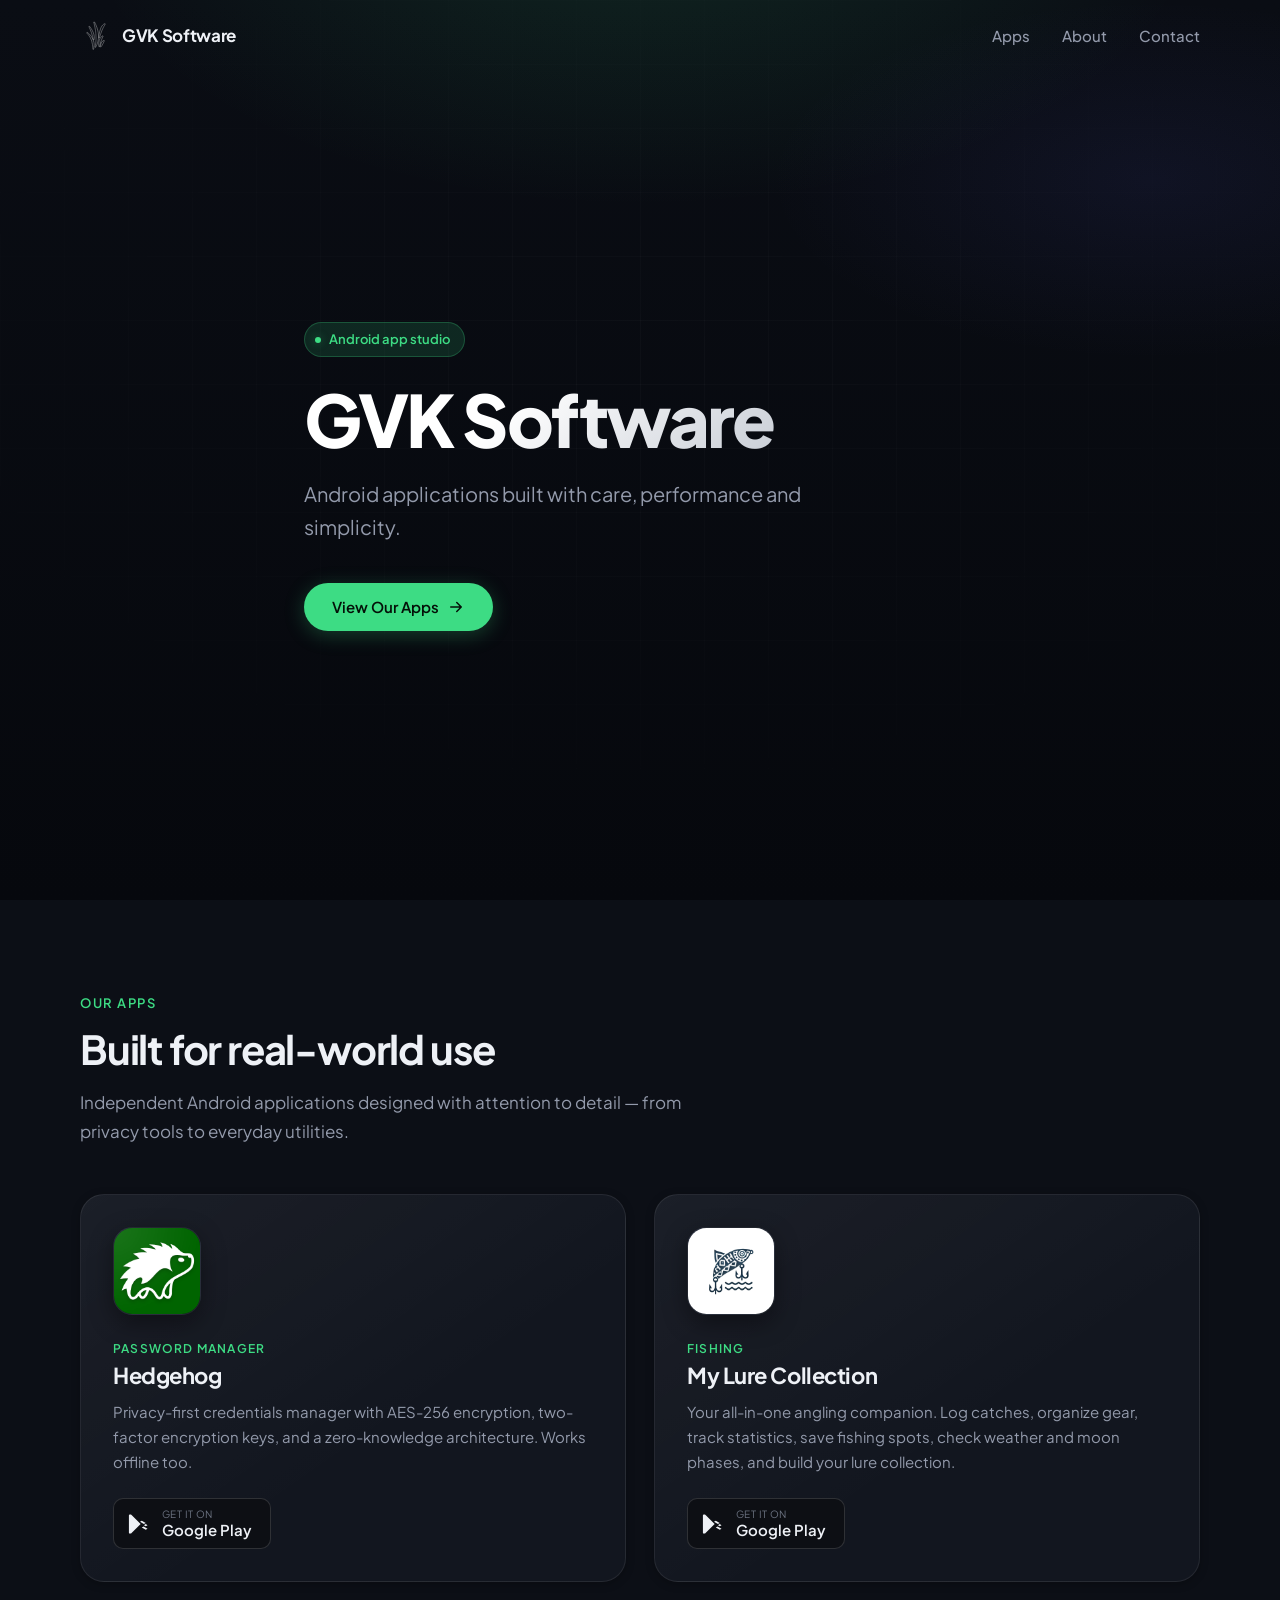
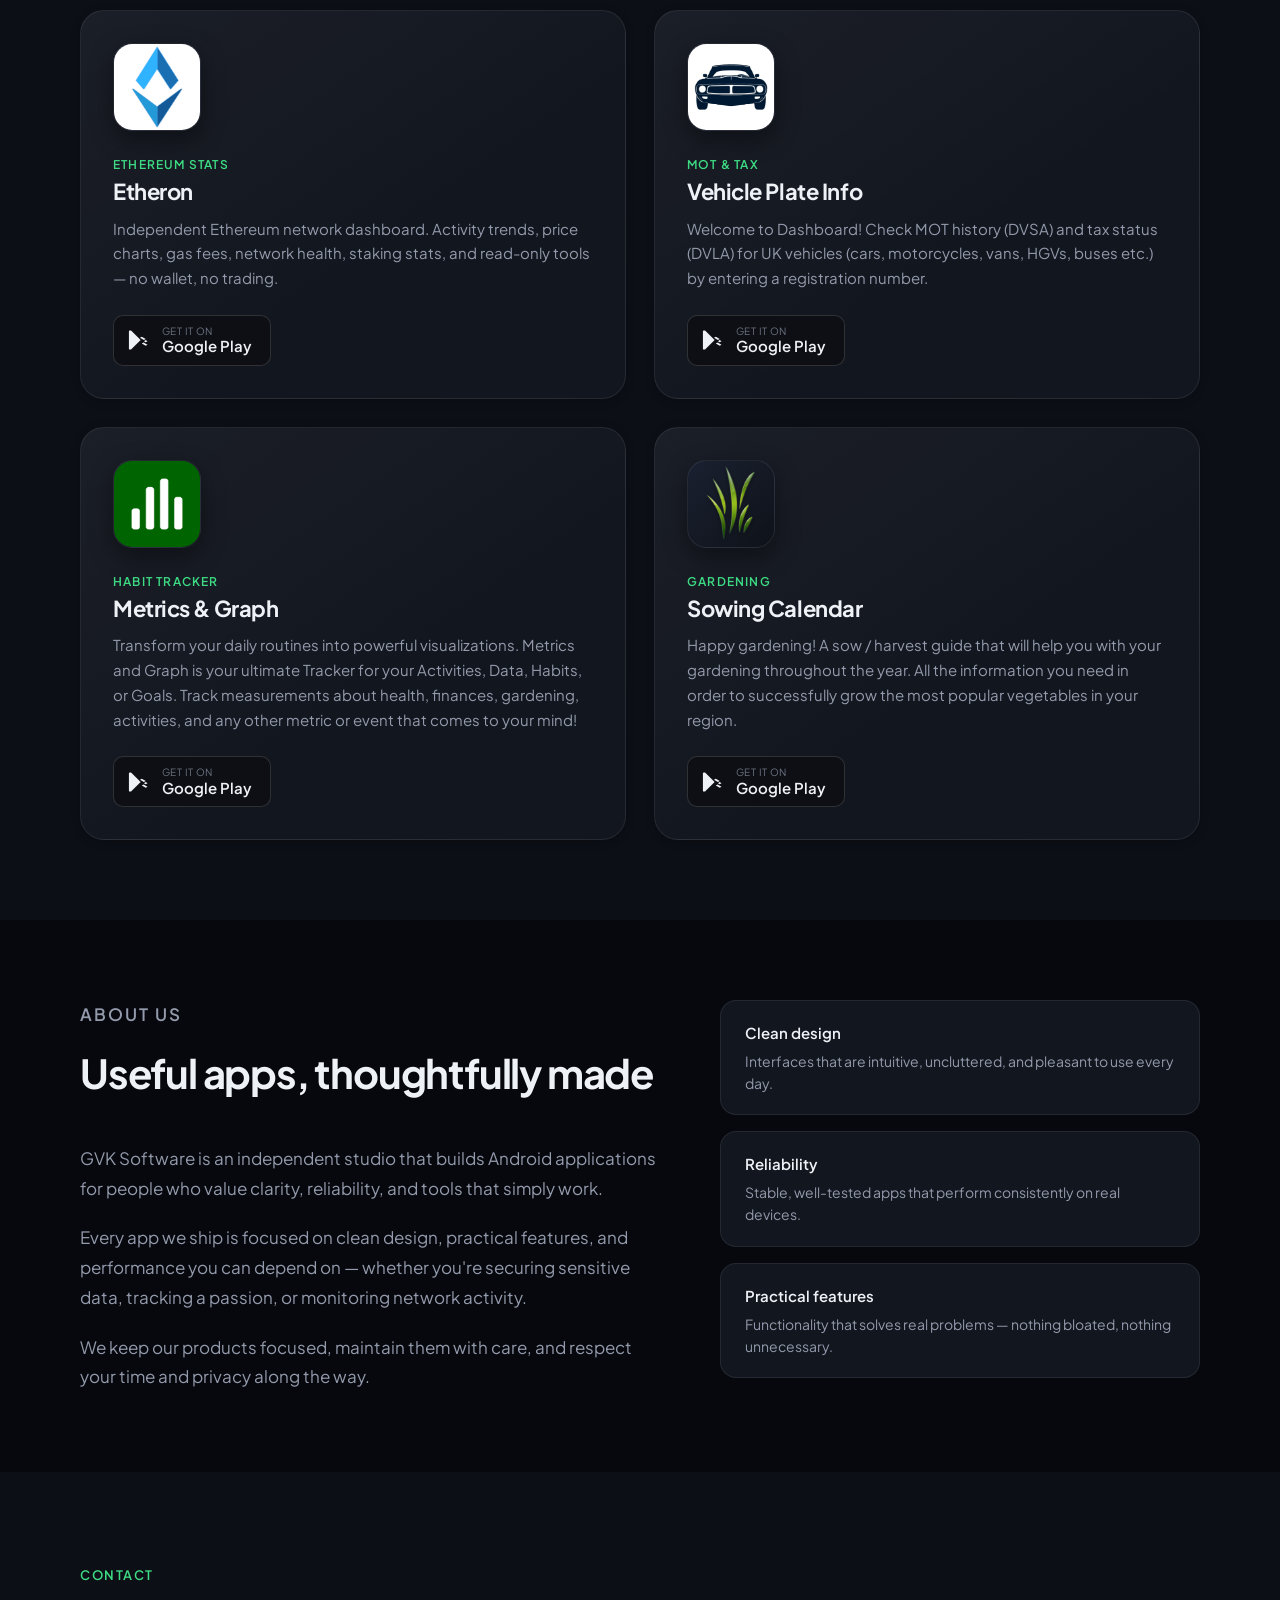
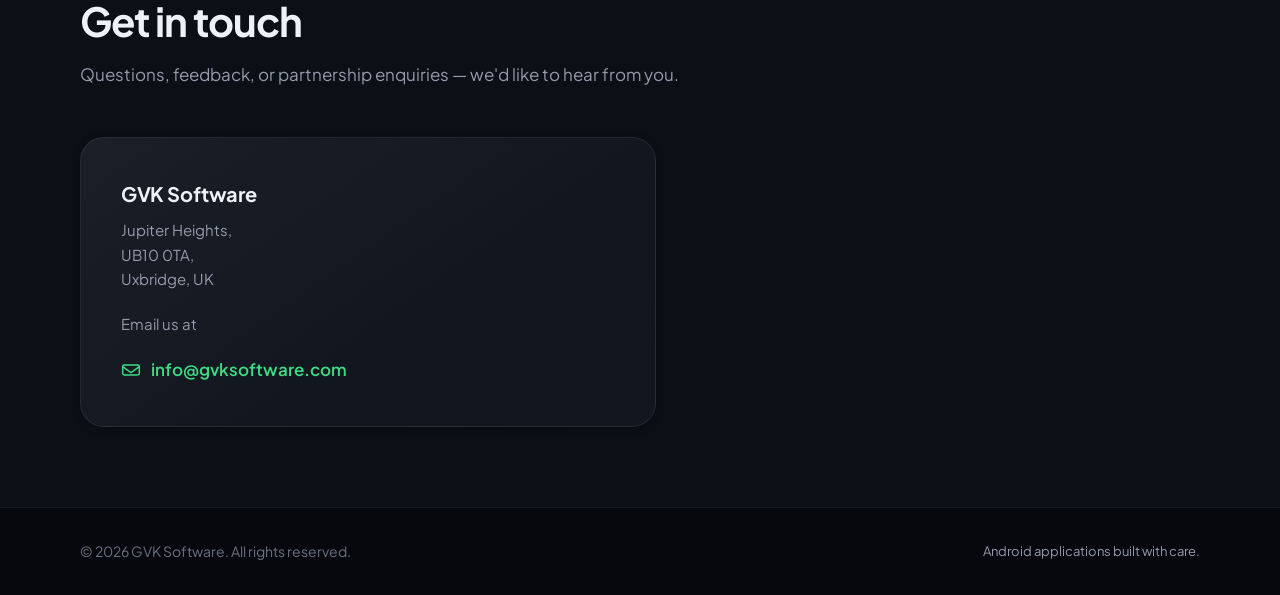
==== index.html @ 2a8f93eb "Add files via upload" ====
<!DOCTYPE html>
<html lang="en">
<head>
  <meta charset="UTF-8">
  <meta name="viewport" content="width=device-width, initial-scale=1.0">
  <meta http-equiv="X-UA-Compatible" content="IE=edge">

  <!-- Primary SEO -->
  <title>GVK Software — Android Applications Built with Care</title>
  <meta name="description" content="GVK Software creates useful Android applications focused on clean design, reliability, and practical features. Explore Hedgehog, My Lure Collection, and Etheron on Google Play.">
  <meta name="author" content="GVK Software">
  <meta name="robots" content="index, follow">
  <link rel="canonical" href="https://gvksoftware.com/">

  <!-- Open Graph -->
  <meta property="og:type" content="website">
  <meta property="og:site_name" content="GVK Software">
  <meta property="og:title" content="GVK Software — Android Applications Built with Care">
  <meta property="og:description" content="Android applications built with care, performance and simplicity. Privacy-first tools and practical apps from an independent studio.">
  <meta property="og:url" content="https://gvksoftware.com/">
  <meta property="og:locale" content="en_GB">
  <!-- Replace with your preferred social preview image when available -->
  <meta property="og:image" content="https://gvksoftware.com/assets/og-image.jpg">

  <!-- Twitter Card -->
  <meta name="twitter:card" content="summary_large_image">
  <meta name="twitter:title" content="GVK Software — Android Applications Built with Care">
  <meta name="twitter:description" content="Android applications built with care, performance and simplicity.">

  <!-- Favicon -->
  <link rel="icon" href="/favicon.svg" type="image/svg+xml">
  <link rel="apple-touch-icon" href="/favicon.svg">

  <!-- Fonts -->
  <link rel="preconnect" href="https://fonts.googleapis.com">
  <link rel="preconnect" href="https://fonts.gstatic.com" crossorigin>
  <link href="https://fonts.googleapis.com/css2?family=Plus+Jakarta+Sans:wght@400;500;600;700;800&display=swap" rel="stylesheet">

  <link rel="stylesheet" href="style.css">

  <!-- Structured data -->
  <script type="application/ld+json">
  {
    "@context": "https://schema.org",
    "@type": "Organization",
    "name": "GVK Software",
    "url": "https://gvksoftware.com/",
    "description": "GVK Software creates Android applications focused on clean design, reliability, and practical features.",
    "email": "info@gvksoftware.com",
    "address": {
      "@type": "PostalAddress",
      "streetAddress": "Jupiter Heights",
      "postalCode": "UB10 0TA",
      "addressLocality": "Uxbridge",
      "addressCountry": "GB"
    }
  }
  </script>
</head>
<body>
  <a class="skip-link" href="#main">Skip to content</a>

  <header class="site-header">
    <div class="container site-header__inner">
      <a class="site-logo" href="#top" aria-label="GVK Software — home">
        <img class="site-logo__mark" src="favicon.svg" alt="" width="32" height="32">
        <span>GVK Software</span>
      </a>

      <button
        class="nav-toggle"
        type="button"
        aria-label="Open menu"
        aria-expanded="false"
        aria-controls="site-nav"
      >
        <span class="nav-toggle__bar"></span>
        <span class="nav-toggle__bar"></span>
        <span class="nav-toggle__bar"></span>
      </button>

      <nav class="site-nav" id="site-nav" aria-label="Primary">
        <a href="#apps">Apps</a>
        <a href="#about">About</a>
        <a href="#contact">Contact</a>
      </nav>
    </div>
  </header>

  <main id="main">
    <!-- Hero -->
    <section class="hero" id="top" aria-labelledby="hero-title">
      <div class="container hero__content">
        <p class="hero__badge">
          <span class="hero__badge-dot" aria-hidden="true"></span>
          Android app studio
        </p>
        <h1 class="hero__title" id="hero-title">GVK Software</h1>
        <p class="hero__subtitle">
          Android applications built with care, performance and simplicity.
        </p>
        <a class="btn btn--primary" href="#apps">
          View Our Apps
          <svg class="btn__arrow" width="18" height="18" viewBox="0 0 24 24" fill="none" aria-hidden="true">
            <path d="M5 12h14M13 6l6 6-6 6" stroke="currentColor" stroke-width="2" stroke-linecap="round" stroke-linejoin="round"/>
          </svg>
        </a>
      </div>
    </section>

    <!-- Apps — cards rendered from script.js APPS array -->
    <section class="section apps" id="apps" aria-labelledby="apps-title">
      <div class="container">
        <header class="section__header">
          <p class="section__eyebrow">Our apps</p>
          <h2 class="section__title" id="apps-title">Built for real-world use</h2>
          <p class="section__lead">
            Independent Android applications designed with attention to detail — from privacy tools to everyday utilities.
          </p>
        </header>

        <div class="apps-grid" id="apps-grid" aria-live="polite">
          <!-- App cards injected by script.js -->
        </div>
      </div>
    </section>

    <!-- About -->
    <section class="section about" id="about" aria-labelledby="about-title">
      <div class="container about__grid">
        <div class="about__text">
          <header class="section__header">
            <p class="section__eyebrow">About us</p>
            <h2 class="section__title" id="about-title">Useful apps, thoughtfully made</h2>
          </header>
          <p>
            GVK Software is an independent studio that builds Android applications for people who value clarity, reliability, and tools that simply work.
          </p>
          <p>
            Every app we ship is focused on clean design, practical features, and performance you can depend on — whether you're securing sensitive data, tracking a passion, or monitoring network activity.
          </p>
          <p>
            We keep our products focused, maintain them with care, and respect your time and privacy along the way.
          </p>
        </div>

        <ul class="about__pillars" aria-label="Our principles">
          <li class="pillar">
            <h3 class="pillar__title">Clean design</h3>
            <p class="pillar__text">Interfaces that are intuitive, uncluttered, and pleasant to use every day.</p>
          </li>
          <li class="pillar">
            <h3 class="pillar__title">Reliability</h3>
            <p class="pillar__text">Stable, well-tested apps that perform consistently on real devices.</p>
          </li>
          <li class="pillar">
            <h3 class="pillar__title">Practical features</h3>
            <p class="pillar__text">Functionality that solves real problems — nothing bloated, nothing unnecessary.</p>
          </li>
        </ul>
      </div>
    </section>

    <!-- Contact -->
    <section class="section contact" id="contact" aria-labelledby="contact-title">
      <div class="container">
        <header class="section__header">
          <p class="section__eyebrow">Contact</p>
          <h2 class="section__title" id="contact-title">Get in touch</h2>
          <p class="section__lead">
            Questions, feedback, or partnership enquiries — we'd like to hear from you.
          </p>
        </header>

        <div class="contact-card">
          <p class="contact-card__business">GVK Software</p>
          <address class="contact-card__address">
            Jupiter Heights,<br>
            UB10 0TA,<br>
            Uxbridge, UK
          </address>
          <p class="contact-card__label">Email us at</p>
          <a class="contact-card__email" href="mailto:info@gvksoftware.com">
            <svg viewBox="0 0 24 24" fill="none" aria-hidden="true">
              <path d="M4 6h16a2 2 0 0 1 2 2v8a2 2 0 0 1-2 2H4a2 2 0 0 1-2-2V8a2 2 0 0 1 2-2z" stroke="currentColor" stroke-width="1.75"/>
              <path d="M22 8l-10 7L2 8" stroke="currentColor" stroke-width="1.75" stroke-linecap="round"/>
            </svg>
            info@gvksoftware.com
          </a>
        </div>
      </div>
    </section>
  </main>

  <footer class="site-footer">
    <div class="container site-footer__inner">
      <p class="site-footer__copy">&copy; 2026 GVK Software. All rights reserved.</p>
      <p class="site-footer__tagline">Android applications built with care.</p>
    </div>
  </footer>

  <script src="script.js" defer></script>
</body>
</html>
---- style.css ----
/* ==========================================================================
   GVK Software — styles
   Mobile-first, dark theme landing page
   ========================================================================== */

:root {
  --color-bg: #06080d;
  --color-bg-elevated: #0c0f16;
  --color-surface: #12161f;
  --color-surface-hover: #181d28;
  --color-border: rgba(255, 255, 255, 0.08);
  --color-border-strong: rgba(255, 255, 255, 0.14);
  --color-text: #eef1f6;
  --color-text-muted: #939aab;
  --color-text-subtle: #6b7280;
  --color-accent: #3ddc84;
  --color-accent-dim: rgba(61, 220, 132, 0.14);
  --color-accent-glow: rgba(61, 220, 132, 0.35);
  --gradient-hero: radial-gradient(ellipse 80% 60% at 50% -10%, rgba(61, 220, 132, 0.12), transparent 55%),
    radial-gradient(ellipse 60% 40% at 90% 20%, rgba(99, 102, 241, 0.08), transparent 50%),
    linear-gradient(180deg, #0a0d14 0%, var(--color-bg) 100%);
  --gradient-card: linear-gradient(145deg, rgba(255, 255, 255, 0.04) 0%, rgba(255, 255, 255, 0) 60%);
  --font-sans: "Plus Jakarta Sans", system-ui, -apple-system, "Segoe UI", sans-serif;
  --radius-sm: 10px;
  --radius-md: 16px;
  --radius-lg: 24px;
  --radius-full: 9999px;
  --shadow-sm: 0 2px 8px rgba(0, 0, 0, 0.25);
  --shadow-md: 0 8px 32px rgba(0, 0, 0, 0.35);
  --shadow-glow: 0 0 40px var(--color-accent-glow);
  --header-height: 72px;
  --container: min(1120px, calc(100% - 2.5rem));
  --transition: 0.25s cubic-bezier(0.4, 0, 0.2, 1);
}

*,
*::before,
*::after {
  box-sizing: border-box;
}

html {
  scroll-behavior: smooth;
  -webkit-text-size-adjust: 100%;
}

body {
  margin: 0;
  font-family: var(--font-sans);
  font-size: 1rem;
  line-height: 1.6;
  color: var(--color-text);
  background: var(--color-bg);
  -webkit-font-smoothing: antialiased;
  -moz-osx-font-smoothing: grayscale;
}

body.nav-open {
  overflow: hidden;
}

img {
  max-width: 100%;
  height: auto;
  display: block;
}

a {
  color: inherit;
  text-decoration: none;
}

ul {
  margin: 0;
  padding: 0;
  list-style: none;
}

:focus-visible {
  outline: 2px solid var(--color-accent);
  outline-offset: 3px;
}

.skip-link {
  position: absolute;
  top: -100%;
  left: 1rem;
  z-index: 1000;
  padding: 0.75rem 1.25rem;
  background: var(--color-accent);
  color: #041008;
  font-weight: 600;
  border-radius: var(--radius-sm);
  transition: top var(--transition);
}

.skip-link:focus {
  top: 1rem;
}

.container {
  width: var(--container);
  margin-inline: auto;
}

.section {
  padding-block: 5rem;
}

.section__header {
  max-width: 40rem;
  margin-bottom: 3rem;
}

.section__eyebrow {
  display: inline-block;
  margin-bottom: 0.75rem;
  font-size: 0.8125rem;
  font-weight: 600;
  letter-spacing: 0.12em;
  text-transform: uppercase;
  color: var(--color-accent);
}

.section__title {
  margin: 0 0 1rem;
  font-size: clamp(1.75rem, 4vw, 2.5rem);
  font-weight: 700;
  letter-spacing: -0.03em;
  line-height: 1.15;
}

.section__lead {
  margin: 0;
  font-size: 1.0625rem;
  color: var(--color-text-muted);
  line-height: 1.7;
}

/* Header
   -------------------------------------------------------------------------- */

.site-header {
  position: fixed;
  inset: 0 0 auto;
  z-index: 100;
  height: var(--header-height);
  border-bottom: 1px solid transparent;
  transition: background var(--transition), border-color var(--transition), backdrop-filter var(--transition);
}

.site-header--scrolled {
  background: rgba(6, 8, 13, 0.82);
  border-color: var(--color-border);
  backdrop-filter: blur(16px);
  -webkit-backdrop-filter: blur(16px);
}

.site-header__inner {
  display: flex;
  align-items: center;
  justify-content: space-between;
  height: 100%;
}

.site-logo {
  display: inline-flex;
  align-items: center;
  gap: 0.625rem;
  font-weight: 700;
  font-size: 1.0625rem;
  letter-spacing: -0.02em;
  transition: opacity var(--transition);
}

.site-logo:hover {
  opacity: 0.85;
}

.site-logo__mark {
  width: 32px;
  height: 32px;
  border-radius: 8px;
}

.site-nav {
  display: none;
  align-items: center;
  gap: 2rem;
}

.site-nav a {
  font-size: 0.9375rem;
  font-weight: 500;
  color: var(--color-text-muted);
  transition: color var(--transition);
}

.site-nav a:hover {
  color: var(--color-text);
}

.nav-toggle {
  display: flex;
  flex-direction: column;
  justify-content: center;
  gap: 5px;
  width: 44px;
  height: 44px;
  padding: 0;
  border: 1px solid var(--color-border);
  border-radius: var(--radius-sm);
  background: var(--color-surface);
  cursor: pointer;
  transition: background var(--transition), border-color var(--transition);
}

.nav-toggle:hover {
  background: var(--color-surface-hover);
  border-color: var(--color-border-strong);
}

.nav-toggle__bar {
  display: block;
  width: 18px;
  height: 2px;
  margin-inline: auto;
  background: var(--color-text);
  border-radius: 1px;
  transition: transform var(--transition), opacity var(--transition);
}

.nav-toggle[aria-expanded="true"] .nav-toggle__bar:nth-child(1) {
  transform: translateY(7px) rotate(45deg);
}

.nav-toggle[aria-expanded="true"] .nav-toggle__bar:nth-child(2) {
  opacity: 0;
}

.nav-toggle[aria-expanded="true"] .nav-toggle__bar:nth-child(3) {
  transform: translateY(-7px) rotate(-45deg);
}

@media (max-width: 767px) {
  .site-header__inner {
    position: relative;
  }

  .site-nav {
    position: fixed;
    inset: var(--header-height) 0 0;
    flex-direction: column;
    justify-content: flex-start;
    gap: 0;
    padding: 1.5rem;
    background: rgba(6, 8, 13, 0.97);
    backdrop-filter: blur(20px);
    -webkit-backdrop-filter: blur(20px);
    border-top: 1px solid var(--color-border);
    transform: translateY(-8px);
    opacity: 0;
    visibility: hidden;
    pointer-events: none;
    transition: opacity var(--transition), transform var(--transition), visibility var(--transition);
  }

  .site-nav--open {
    display: flex;
    transform: translateY(0);
    opacity: 1;
    visibility: visible;
    pointer-events: auto;
  }

  .site-nav a {
    display: block;
    width: 100%;
    padding: 1rem 0;
    font-size: 1.125rem;
    border-bottom: 1px solid var(--color-border);
  }
}

@media (min-width: 768px) {
  .site-nav {
    display: flex;
  }

  .nav-toggle {
    display: none;
  }
}

/* Hero
   -------------------------------------------------------------------------- */

.hero {
  position: relative;
  min-height: 100svh;
  display: flex;
  align-items: center;
  padding-top: var(--header-height);
  background: var(--gradient-hero);
  overflow: hidden;
}

.hero::before {
  content: "";
  position: absolute;
  inset: 0;
  background-image: linear-gradient(rgba(255, 255, 255, 0.025) 1px, transparent 1px),
    linear-gradient(90deg, rgba(255, 255, 255, 0.025) 1px, transparent 1px);
  background-size: 64px 64px;
  mask-image: radial-gradient(ellipse 70% 60% at 50% 40%, black, transparent);
  pointer-events: none;
}

.hero__content {
  position: relative;
  padding-block: 4rem 6rem;
  max-width: 42rem;
}

.hero__badge {
  display: inline-flex;
  align-items: center;
  gap: 0.5rem;
  margin-bottom: 1.5rem;
  padding: 0.375rem 0.875rem 0.375rem 0.625rem;
  font-size: 0.8125rem;
  font-weight: 600;
  color: var(--color-accent);
  background: var(--color-accent-dim);
  border: 1px solid rgba(61, 220, 132, 0.25);
  border-radius: var(--radius-full);
}

.hero__badge-dot {
  width: 6px;
  height: 6px;
  background: var(--color-accent);
  border-radius: 50%;
  box-shadow: 0 0 8px var(--color-accent-glow);
}

.hero__title {
  margin: 0 0 1.25rem;
  font-size: clamp(2.75rem, 8vw, 4.5rem);
  font-weight: 800;
  letter-spacing: -0.04em;
  line-height: 1.05;
  background: linear-gradient(135deg, #ffffff 30%, #a8b0bd 100%);
  -webkit-background-clip: text;
  background-clip: text;
  -webkit-text-fill-color: transparent;
}

.hero__subtitle {
  margin: 0 0 2.5rem;
  font-size: clamp(1.0625rem, 2.5vw, 1.25rem);
  color: var(--color-text-muted);
  line-height: 1.65;
  max-width: 36rem;
}

/* Buttons
   -------------------------------------------------------------------------- */

.btn {
  display: inline-flex;
  align-items: center;
  justify-content: center;
  gap: 0.5rem;
  padding: 0.9375rem 1.75rem;
  font-family: inherit;
  font-size: 0.9375rem;
  font-weight: 600;
  line-height: 1;
  border: none;
  border-radius: var(--radius-full);
  cursor: pointer;
  transition: transform var(--transition), box-shadow var(--transition), background var(--transition), color var(--transition);
}

.btn--primary {
  color: #041008;
  background: var(--color-accent);
  box-shadow: 0 4px 20px rgba(61, 220, 132, 0.25);
}

.btn--primary:hover {
  transform: translateY(-2px);
  box-shadow: var(--shadow-glow);
}

.btn--primary:active {
  transform: translateY(0);
}

.btn__arrow {
  transition: transform var(--transition);
}

.btn--primary:hover .btn__arrow {
  transform: translateX(3px);
}

/* Apps grid
   -------------------------------------------------------------------------- */

.apps {
  background: var(--color-bg-elevated);
}

.apps-grid {
  display: grid;
  gap: 1.5rem;
}

.app-card {
  display: flex;
  flex-direction: column;
  gap: 1.5rem;
  padding: 1.75rem;
  background: var(--gradient-card), var(--color-surface);
  border: 1px solid var(--color-border);
  border-radius: var(--radius-lg);
  box-shadow: var(--shadow-sm);
  transition: transform var(--transition), border-color var(--transition), box-shadow var(--transition), background var(--transition);
}

.app-card:hover {
  transform: translateY(-4px);
  border-color: var(--color-border-strong);
  box-shadow: var(--shadow-md);
  background: var(--gradient-card), var(--color-surface-hover);
}

.app-card__icon-wrap {
  flex-shrink: 0;
}

.app-card__icon {
  width: 88px;
  height: 88px;
  border-radius: 22%;
  object-fit: cover;
  box-shadow: 0 8px 24px rgba(0, 0, 0, 0.4);
  border: 1px solid var(--color-border);
  background: linear-gradient(135deg, #1a2030, #0e1219);
}

.app-card__tagline {
  margin: 0 0 0.25rem;
  font-size: 0.75rem;
  font-weight: 600;
  letter-spacing: 0.1em;
  text-transform: uppercase;
  color: var(--color-accent);
}

.app-card__title {
  margin: 0 0 0.75rem;
  font-size: 1.375rem;
  font-weight: 700;
  letter-spacing: -0.02em;
  line-height: 1.2;
}

.app-card__description {
  margin: 0 0 1.5rem;
  font-size: 0.9375rem;
  color: var(--color-text-muted);
  line-height: 1.65;
}

/* Google Play badge
   -------------------------------------------------------------------------- */

.play-badge {
  display: inline-flex;
  align-items: center;
  gap: 0.75rem;
  padding: 0.625rem 1.125rem 0.625rem 0.875rem;
  background: #0d0f14;
  border: 1px solid var(--color-border-strong);
  border-radius: var(--radius-sm);
  transition: transform var(--transition), border-color var(--transition), background var(--transition), box-shadow var(--transition);
}

.play-badge:hover {
  transform: translateY(-2px);
  border-color: rgba(61, 220, 132, 0.4);
  background: #11141c;
  box-shadow: 0 4px 16px rgba(0, 0, 0, 0.3);
}

.play-badge__icon {
  width: 22px;
  height: 22px;
  color: var(--color-text);
  flex-shrink: 0;
}

.play-badge__text {
  display: flex;
  flex-direction: column;
  line-height: 1.15;
}

.play-badge__label {
  font-size: 0.625rem;
  color: var(--color-text-subtle);
  text-transform: uppercase;
  letter-spacing: 0.04em;
}

.play-badge__store {
  font-size: 0.9375rem;
  font-weight: 600;
  color: var(--color-text);
}

@media (min-width: 640px) {
  .apps-grid {
    grid-template-columns: repeat(2, 1fr);
  }

  .app-card {
    padding: 2rem;
  }

  .app-card--wide {
    grid-column: 1 / -1;
    flex-direction: row;
    align-items: flex-start;
  }
}

@media (min-width: 1024px) {
  .apps-grid {
    gap: 1.75rem;
  }
}

/* About
   -------------------------------------------------------------------------- */

.about {
  position: relative;
}

.about__grid {
  display: grid;
  gap: 2.5rem;
  align-items: start;
}

.about__text p {
  margin: 0 0 1.25rem;
  color: var(--color-text-muted);
  font-size: 1.0625rem;
  line-height: 1.75;
}

.about__text p:last-child {
  margin-bottom: 0;
}

.about__pillars {
  display: grid;
  gap: 1rem;
}

.pillar {
  padding: 1.25rem 1.5rem;
  background: var(--color-surface);
  border: 1px solid var(--color-border);
  border-radius: var(--radius-md);
  transition: border-color var(--transition), transform var(--transition);
}

.pillar:hover {
  border-color: var(--color-border-strong);
  transform: translateX(4px);
}

.pillar__title {
  margin: 0 0 0.375rem;
  font-size: 0.9375rem;
  font-weight: 600;
  color: var(--color-text);
}

.pillar__text {
  margin: 0;
  font-size: 0.875rem;
  color: var(--color-text-muted);
  line-height: 1.55;
}

@media (min-width: 768px) {
  .about__grid {
    grid-template-columns: 1.2fr 1fr;
    gap: 4rem;
  }
}

/* Contact
   -------------------------------------------------------------------------- */

.contact {
  background: var(--color-bg-elevated);
}

.contact-card {
  max-width: 36rem;
  padding: 2.5rem;
  background: var(--gradient-card), var(--color-surface);
  border: 1px solid var(--color-border);
  border-radius: var(--radius-lg);
  box-shadow: var(--shadow-sm);
  transition: border-color var(--transition), box-shadow var(--transition);
}

.contact-card:hover {
  border-color: var(--color-border-strong);
  box-shadow: var(--shadow-md);
}

.contact-card__business {
  margin: 0 0 0.5rem;
  font-size: 1.25rem;
  font-weight: 700;
  letter-spacing: -0.02em;
}

.contact-card__address {
  margin: 0 0 1.25rem;
  font-size: 0.9375rem;
  font-style: normal;
  line-height: 1.65;
  color: var(--color-text-muted);
}

.contact-card__label {
  margin: 0 0 1.25rem;
  font-size: 0.9375rem;
  color: var(--color-text-muted);
}

.contact-card__email {
  display: inline-flex;
  align-items: center;
  gap: 0.625rem;
  font-size: 1.0625rem;
  font-weight: 600;
  color: var(--color-accent);
  transition: opacity var(--transition), transform var(--transition);
}

.contact-card__email:hover {
  opacity: 0.85;
  transform: translateX(2px);
}

.contact-card__email svg {
  width: 20px;
  height: 20px;
  flex-shrink: 0;
}

/* Footer
   -------------------------------------------------------------------------- */

.site-footer {
  padding-block: 2rem;
  border-top: 1px solid var(--color-border);
  background: var(--color-bg);
}

.site-footer__inner {
  display: flex;
  flex-direction: column;
  align-items: center;
  gap: 0.75rem;
  text-align: center;
}

.site-footer__copy {
  margin: 0;
  font-size: 0.875rem;
  color: var(--color-text-subtle);
}

.site-footer__tagline {
  margin: 0;
  font-size: 0.8125rem;
  color: var(--color-text-muted);
}

@media (min-width: 640px) {
  .site-footer__inner {
    flex-direction: row;
    justify-content: space-between;
    text-align: left;
  }
}

/* Reduced motion
   -------------------------------------------------------------------------- */

@media (prefers-reduced-motion: reduce) {
  html {
    scroll-behavior: auto;
  }

  *,
  *::before,
  *::after {
    animation-duration: 0.01ms !important;
    animation-iteration-count: 1 !important;
    transition-duration: 0.01ms !important;
  }
}
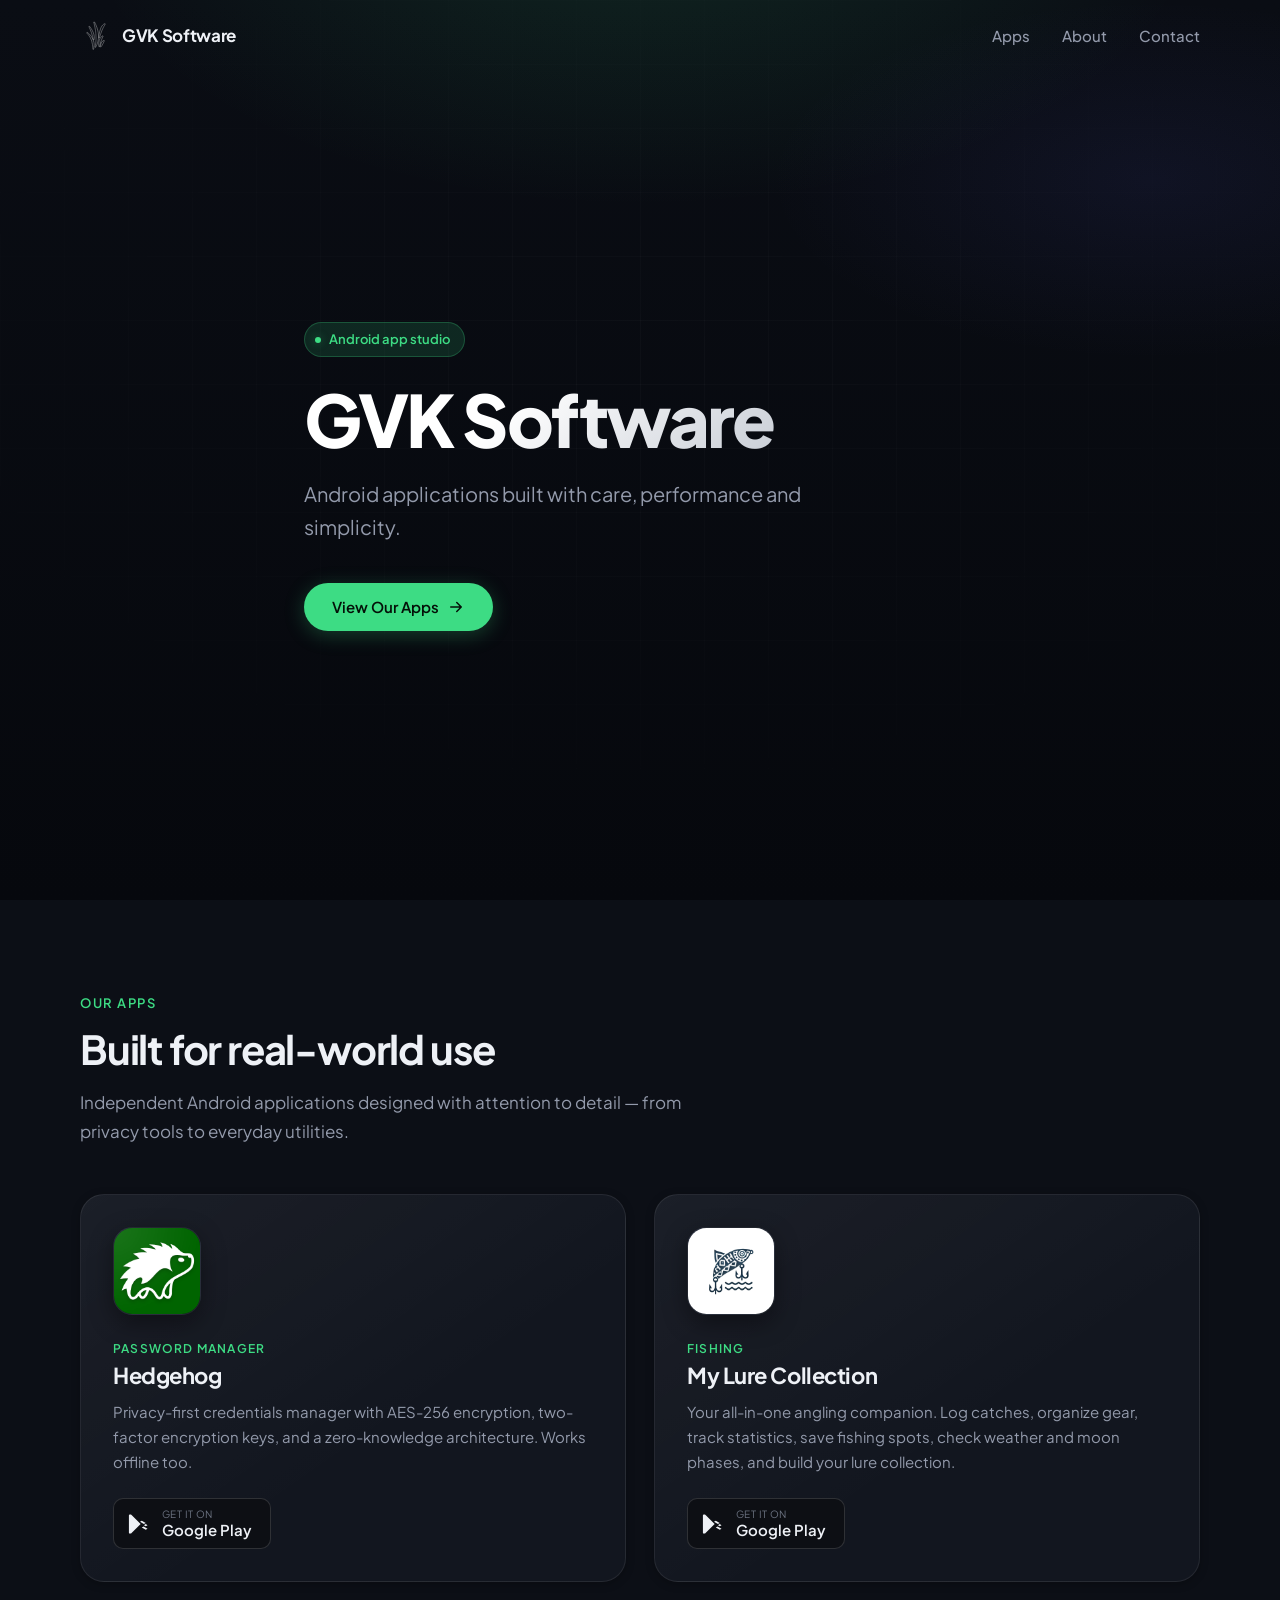
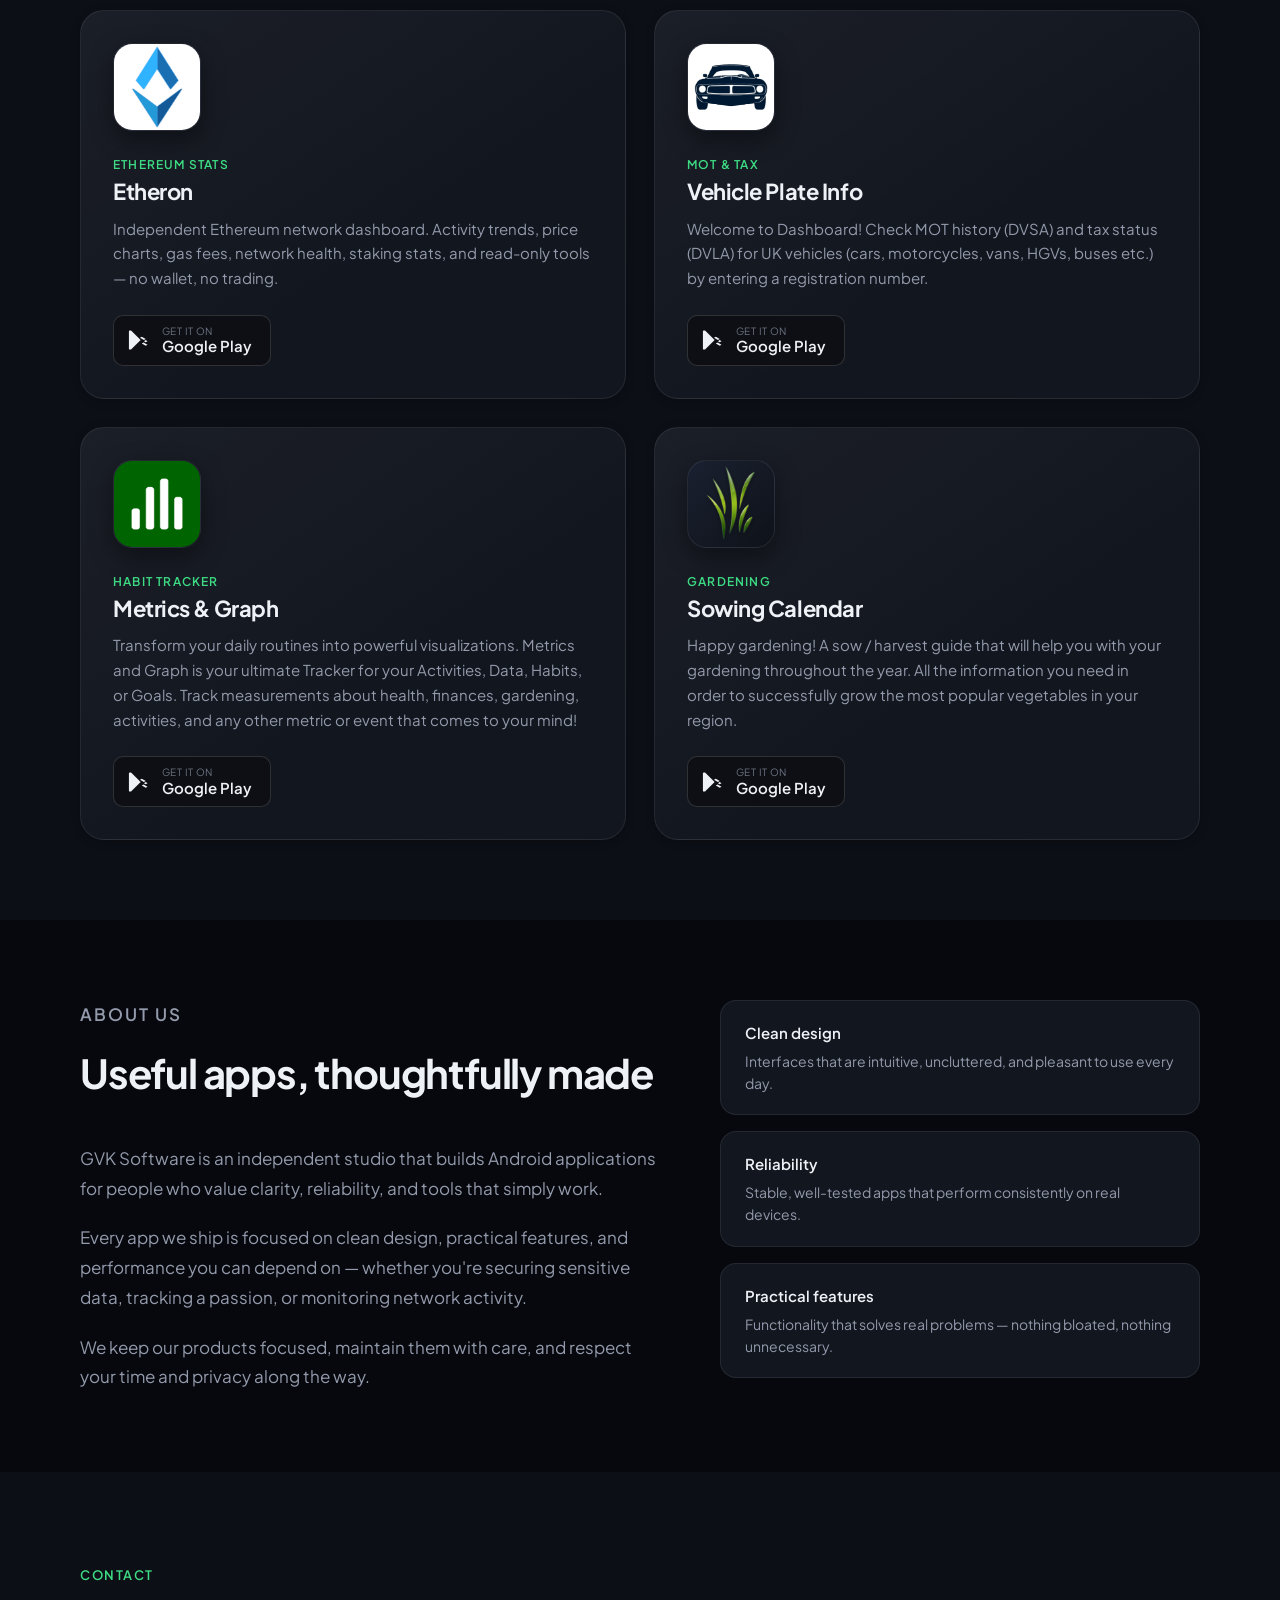
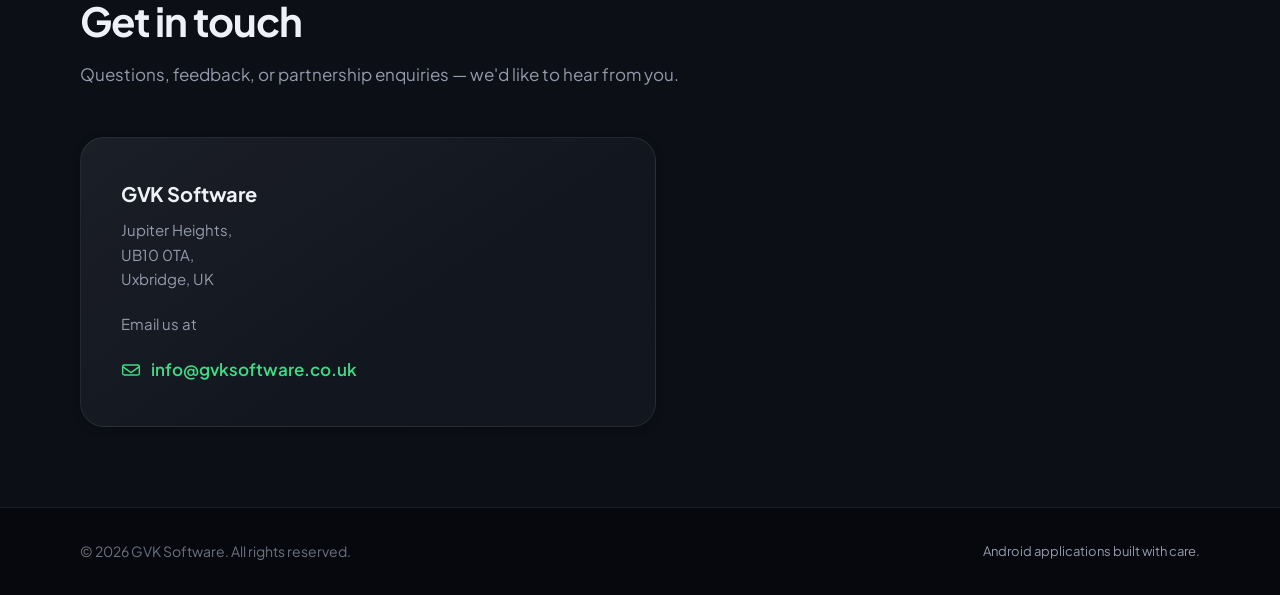
==== commit 2889c317: "Update index.html" ====
--- a/index.html
+++ b/index.html
@@ -10,17 +10,17 @@
   <meta name="description" content="GVK Software creates useful Android applications focused on clean design, reliability, and practical features. Explore Hedgehog, My Lure Collection, and Etheron on Google Play.">
   <meta name="author" content="GVK Software">
   <meta name="robots" content="index, follow">
-  <link rel="canonical" href="https://gvksoftware.com/">
+  <link rel="canonical" href="https://gvksoftware.co.uk/">
 
   <!-- Open Graph -->
   <meta property="og:type" content="website">
   <meta property="og:site_name" content="GVK Software">
   <meta property="og:title" content="GVK Software — Android Applications Built with Care">
   <meta property="og:description" content="Android applications built with care, performance and simplicity. Privacy-first tools and practical apps from an independent studio.">
-  <meta property="og:url" content="https://gvksoftware.com/">
+  <meta property="og:url" content="https://gvksoftware.co.uk/">
   <meta property="og:locale" content="en_GB">
   <!-- Replace with your preferred social preview image when available -->
-  <meta property="og:image" content="https://gvksoftware.com/assets/og-image.jpg">
+  <meta property="og:image" content="https://gvksoftware.co.uk/assets/og-image.jpg">
 
   <!-- Twitter Card -->
   <meta name="twitter:card" content="summary_large_image">
@@ -44,9 +44,9 @@
     "@context": "https://schema.org",
     "@type": "Organization",
     "name": "GVK Software",
-    "url": "https://gvksoftware.com/",
+    "url": "https://gvksoftware.co.uk/",
     "description": "GVK Software creates Android applications focused on clean design, reliability, and practical features.",
-    "email": "info@gvksoftware.com",
+    "email": "info@gvksoftware.co.uk",
     "address": {
       "@type": "PostalAddress",
       "streetAddress": "Jupiter Heights",
@@ -180,12 +180,12 @@
             Uxbridge, UK
           </address>
           <p class="contact-card__label">Email us at</p>
-          <a class="contact-card__email" href="mailto:info@gvksoftware.com">
+          <a class="contact-card__email" href="mailto:info@gvksoftware.co.uk">
             <svg viewBox="0 0 24 24" fill="none" aria-hidden="true">
               <path d="M4 6h16a2 2 0 0 1 2 2v8a2 2 0 0 1-2 2H4a2 2 0 0 1-2-2V8a2 2 0 0 1 2-2z" stroke="currentColor" stroke-width="1.75"/>
               <path d="M22 8l-10 7L2 8" stroke="currentColor" stroke-width="1.75" stroke-linecap="round"/>
             </svg>
-            info@gvksoftware.com
+            info@gvksoftware.co.uk
           </a>
         </div>
       </div>
